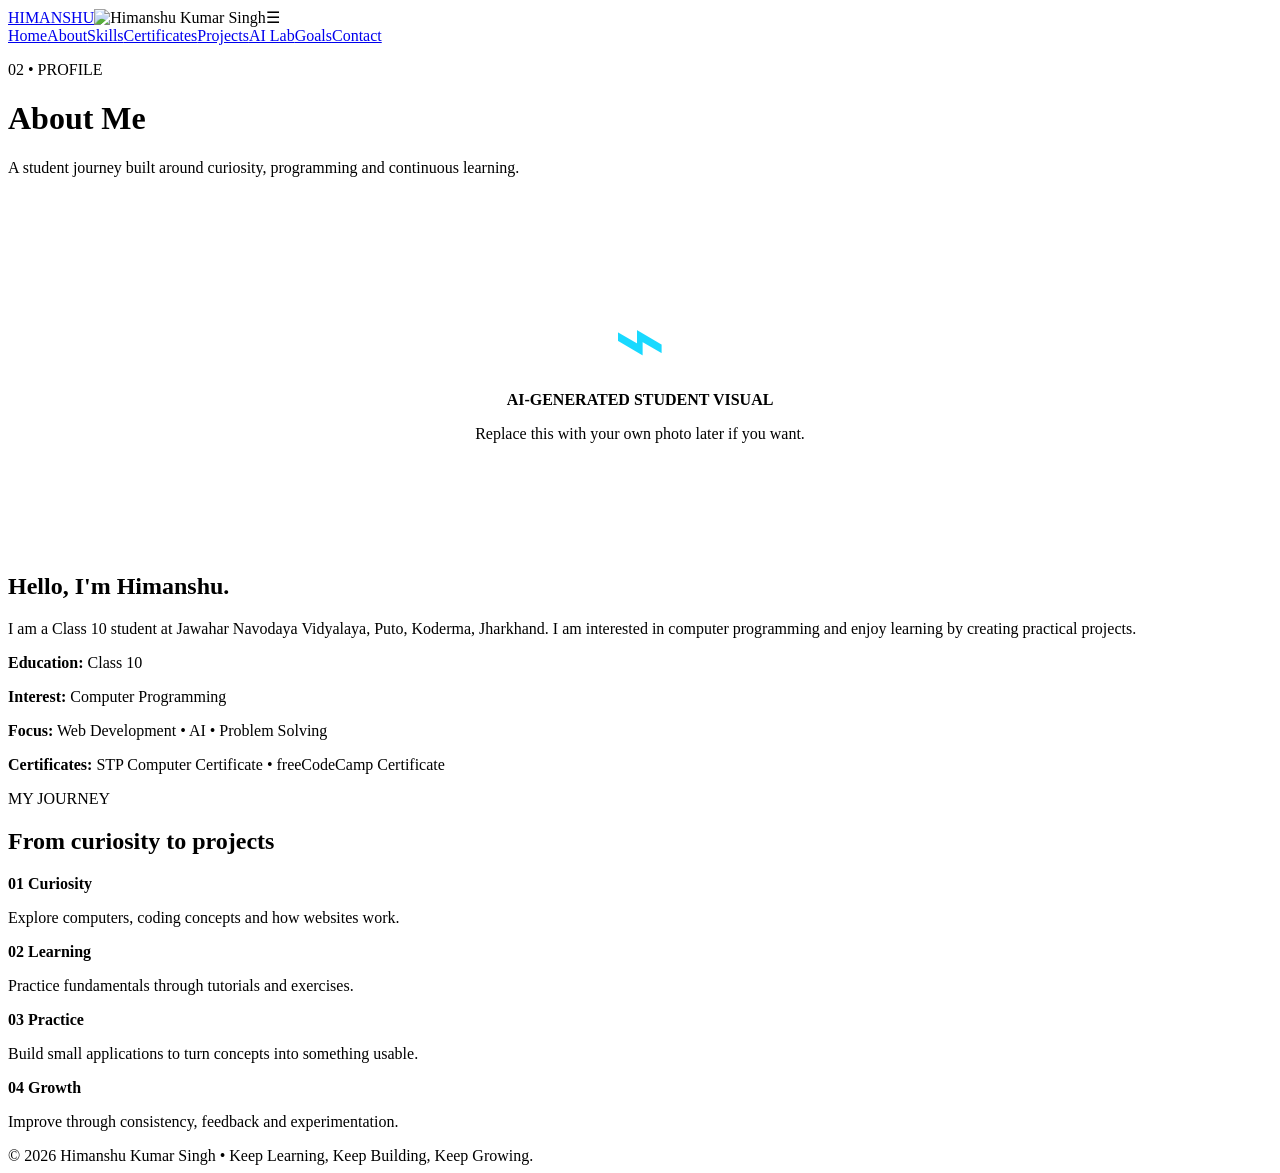
==== about.html @ 5e794906 "about.html" ====
<!doctype html><html><head><meta charset="utf-8"><meta name="viewport" content="width=device-width,initial-scale=1"><title>About | HIMANSHU</title><link rel="stylesheet" href="style.css"></head><body><header><a class="logo" href="index.html" target="_blank">HIMANSHU</a><img src="images/himanshu.jpg" alt="Himanshu Kumar Singh" class="profile-photo"><class="menu">☰</button><nav><a class="" href="index.html" target="_blank">Home</a><a class="active" href="about.html" target="_blank">About</a><a class="" href="skills.html" target="_blank">Skills</a><a class="" href="certificates.html" target="_blank">Certificates</a><a class="" href="projects.html" target="_blank">Projects</a><a class="" href="ai-lab.html" target="_blank">AI Lab</a><a class="" href="goals.html" target="_blank">Goals</a><a class="" href="contact.html" target="_blank">Contact</a></nav></header><main class="page"><div class="title"><p class="eyebrow">02 • PROFILE</p><h1>About <span>Me</span></h1><p>A student journey built around curiosity, programming and continuous learning.</p></div><div class="two"><div class="card" style="min-height:360px;display:grid;place-items:center;text-align:center"><div><div style="font-size:90px;color:#19d9ff">⌁</div><b>AI-GENERATED STUDENT VISUAL</b><p>Replace this with your own photo later if you want.</p></div></div><div class="card"><h2>Hello, I'm Himanshu.</h2><p>I am a Class 10 student at Jawahar Navodaya Vidyalaya, Puto, Koderma, Jharkhand. I am interested in computer programming and enjoy learning by creating practical projects.</p><p><b>Education:</b> Class 10</p><p><b>Interest:</b> Computer Programming</p><p><b>Focus:</b> Web Development • AI • Problem Solving</p><p><b>Certificates:</b> STP Computer Certificate • freeCodeCamp Certificate</p></div></div><section><p class="eyebrow">MY JOURNEY</p><h2>From curiosity to <span>projects</span></h2><div class="grid four"><article><b>01 Curiosity</b><p>Explore computers, coding concepts and how websites work.</p></article><article><b>02 Learning</b><p>Practice fundamentals through tutorials and exercises.</p></article><article><b>03 Practice</b><p>Build small applications to turn concepts into something usable.</p></article><article><b>04 Growth</b><p>Improve through consistency, feedback and experimentation.</p></article></div></section></main><footer>© 2026 Himanshu Kumar Singh • Keep Learning, Keep Building, Keep Growing.</footer><script src="script.js"></script></body></html>
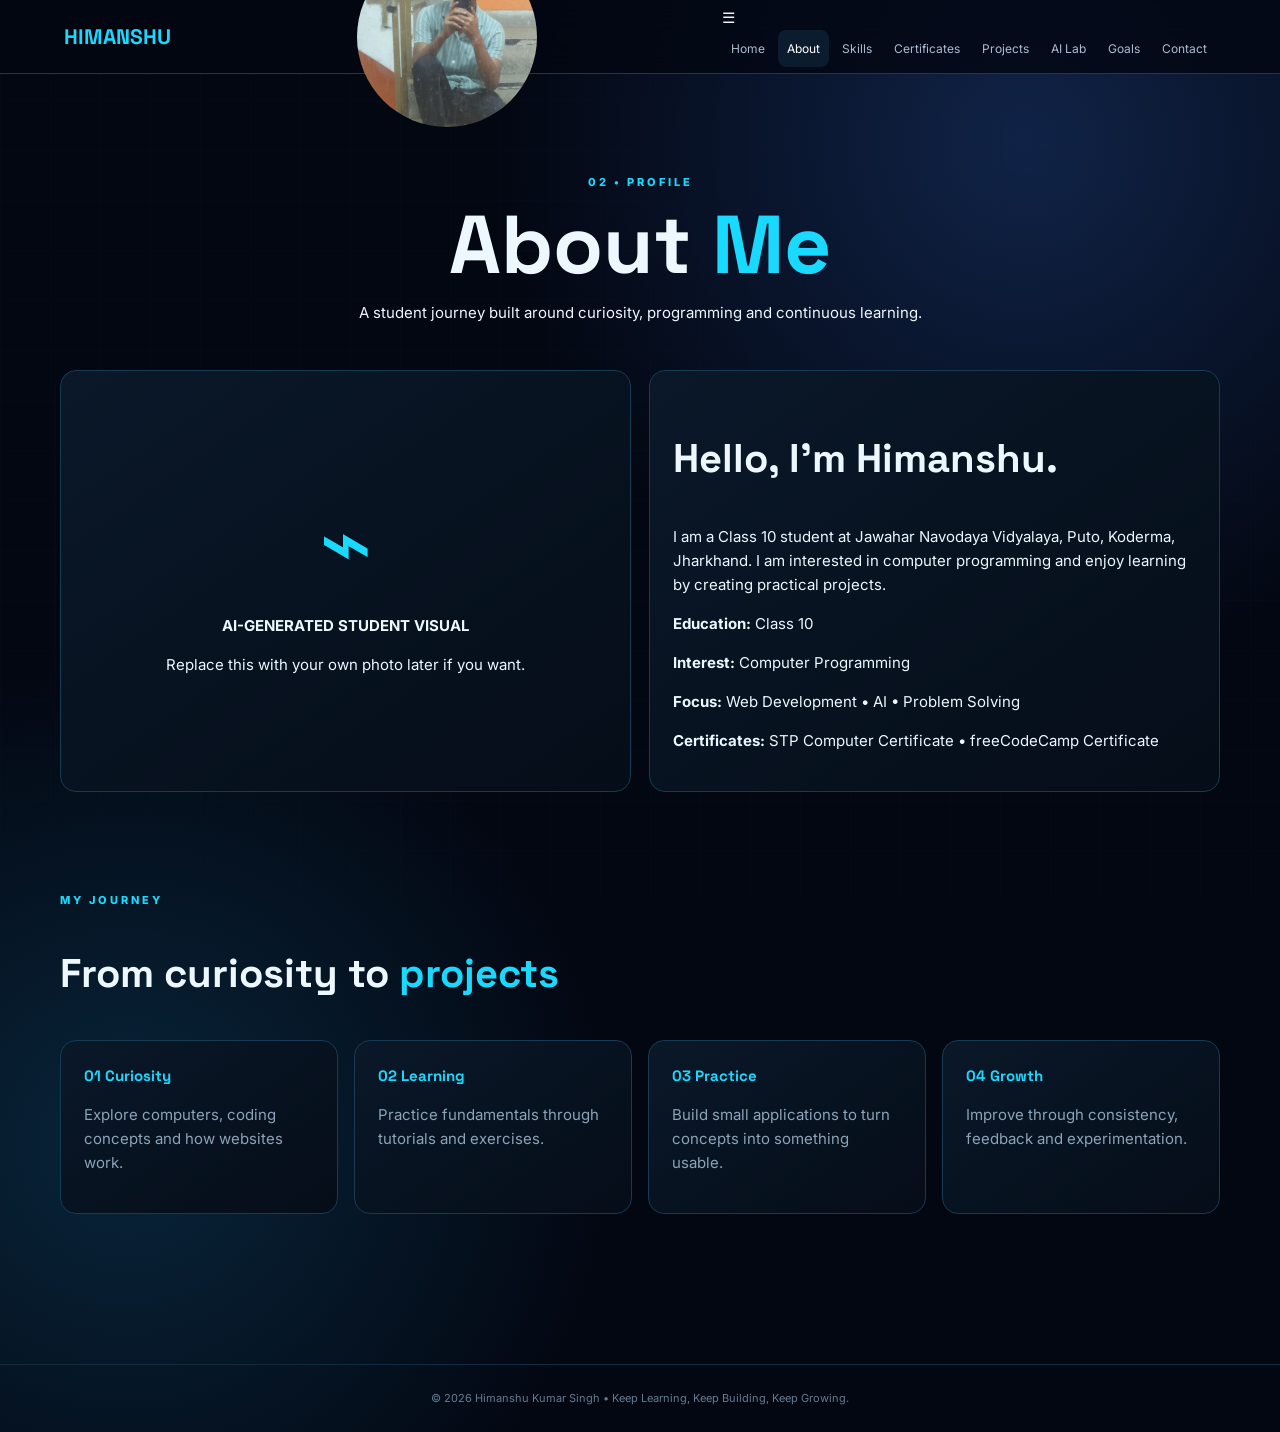
==== commit 4532a77f: "about.html" ====
--- a/about.html
+++ b/about.html
@@ -1 +1 @@
-<!doctype html><html><head><meta charset="utf-8"><meta name="viewport" content="width=device-width,initial-scale=1"><title>About | HIMANSHU</title><link rel="stylesheet" href="style.css"></head><body><header><a class="logo" href="index.html" target="_blank">HIMANSHU</a><img src="images/himanshu.jpg" alt="Himanshu Kumar Singh" class="profile-photo"><class="menu">☰</button><nav><a class="" href="index.html" target="_blank">Home</a><a class="active" href="about.html" target="_blank">About</a><a class="" href="skills.html" target="_blank">Skills</a><a class="" href="certificates.html" target="_blank">Certificates</a><a class="" href="projects.html" target="_blank">Projects</a><a class="" href="ai-lab.html" target="_blank">AI Lab</a><a class="" href="goals.html" target="_blank">Goals</a><a class="" href="contact.html" target="_blank">Contact</a></nav></header><main class="page"><div class="title"><p class="eyebrow">02 • PROFILE</p><h1>About <span>Me</span></h1><p>A student journey built around curiosity, programming and continuous learning.</p></div><div class="two"><div class="card" style="min-height:360px;display:grid;place-items:center;text-align:center"><div><div style="font-size:90px;color:#19d9ff">⌁</div><b>AI-GENERATED STUDENT VISUAL</b><p>Replace this with your own photo later if you want.</p></div></div><div class="card"><h2>Hello, I'm Himanshu.</h2><p>I am a Class 10 student at Jawahar Navodaya Vidyalaya, Puto, Koderma, Jharkhand. I am interested in computer programming and enjoy learning by creating practical projects.</p><p><b>Education:</b> Class 10</p><p><b>Interest:</b> Computer Programming</p><p><b>Focus:</b> Web Development • AI • Problem Solving</p><p><b>Certificates:</b> STP Computer Certificate • freeCodeCamp Certificate</p></div></div><section><p class="eyebrow">MY JOURNEY</p><h2>From curiosity to <span>projects</span></h2><div class="grid four"><article><b>01 Curiosity</b><p>Explore computers, coding concepts and how websites work.</p></article><article><b>02 Learning</b><p>Practice fundamentals through tutorials and exercises.</p></article><article><b>03 Practice</b><p>Build small applications to turn concepts into something usable.</p></article><article><b>04 Growth</b><p>Improve through consistency, feedback and experimentation.</p></article></div></section></main><footer>© 2026 Himanshu Kumar Singh • Keep Learning, Keep Building, Keep Growing.</footer><script src="script.js"></script></body></html>
+<!doctype html><html><head><meta charset="utf-8"><meta name="viewport" content="width=device-width,initial-scale=1"><title>About | HIMANSHU</title><link rel="stylesheet" href="style.css"></head><body><header><a class="logo" href="index.html" target="_blank">HIMANSHU</a><img src="himanshu.jpg" alt="Himanshu Kumar Singh" class="profile-photo"><class="menu">☰</button><nav><a class="" href="index.html" target="_blank">Home</a><a class="active" href="about.html" target="_blank">About</a><a class="" href="skills.html" target="_blank">Skills</a><a class="" href="certificates.html" target="_blank">Certificates</a><a class="" href="projects.html" target="_blank">Projects</a><a class="" href="ai-lab.html" target="_blank">AI Lab</a><a class="" href="goals.html" target="_blank">Goals</a><a class="" href="contact.html" target="_blank">Contact</a></nav></header><main class="page"><div class="title"><p class="eyebrow">02 • PROFILE</p><h1>About <span>Me</span></h1><p>A student journey built around curiosity, programming and continuous learning.</p></div><div class="two"><div class="card" style="min-height:360px;display:grid;place-items:center;text-align:center"><div><div style="font-size:90px;color:#19d9ff">⌁</div><b>AI-GENERATED STUDENT VISUAL</b><p>Replace this with your own photo later if you want.</p></div></div><div class="card"><h2>Hello, I'm Himanshu.</h2><p>I am a Class 10 student at Jawahar Navodaya Vidyalaya, Puto, Koderma, Jharkhand. I am interested in computer programming and enjoy learning by creating practical projects.</p><p><b>Education:</b> Class 10</p><p><b>Interest:</b> Computer Programming</p><p><b>Focus:</b> Web Development • AI • Problem Solving</p><p><b>Certificates:</b> STP Computer Certificate • freeCodeCamp Certificate</p></div></div><section><p class="eyebrow">MY JOURNEY</p><h2>From curiosity to <span>projects</span></h2><div class="grid four"><article><b>01 Curiosity</b><p>Explore computers, coding concepts and how websites work.</p></article><article><b>02 Learning</b><p>Practice fundamentals through tutorials and exercises.</p></article><article><b>03 Practice</b><p>Build small applications to turn concepts into something usable.</p></article><article><b>04 Growth</b><p>Improve through consistency, feedback and experimentation.</p></article></div></section></main><footer>© 2026 Himanshu Kumar Singh • Keep Learning, Keep Building, Keep Growing.</footer><script src="script.js"></script></body></html>
--- a/style.css
+++ b/style.css
@@ -0,0 +1,8 @@
+@import url('https://fonts.googleapis.com/css2?family=Inter:wght@400;600;700;800&family=Space+Grotesk:wght@600;700&display=swap');.profile-photo {
+    width: 180px;
+    height: 180px;
+    object-fit: cover;
+    border-radius: 50%;
+    display: block;
+    margin: 20px auto;
+}:root{--bg:#030712;--p:#071525;--line:#173b55;--text:#edf7ff;--muted:#8ca3b9;--cyan:#19d9ff;--purple:#a970ff;--green:#47e5a2}*{box-sizing:border-box}body{margin:0;background:radial-gradient(circle at 80% 10%,#102347,transparent 32%),radial-gradient(circle at 10% 80%,#08253a,transparent 30%),var(--bg);color:var(--text);font:15px Inter,Arial;line-height:1.6}body:before{content:"";position:fixed;inset:0;pointer-events:none;opacity:.13;background-image:linear-gradient(#123 1px,transparent 1px),linear-gradient(90deg,#123 1px,transparent 1px);background-size:50px 50px;z-index:-1}a{color:inherit;text-decoration:none}header{height:74px;position:sticky;top:0;z-index:5;display:flex;align-items:center;justify-content:space-between;padding:0 5%;background:#030712cc;backdrop-filter:blur(18px);border-bottom:1px solid var(--line)}.logo{font:800 21px 'Space Grotesk';color:var(--cyan)}nav{display:flex;gap:4px}nav a{font-size:12px;color:#aabed0;padding:9px;border-radius:8px}nav a:hover,.active{color:#fff;background:#0b1c2e}.menu{display:none;background:none;border:0;color:white;font-size:24px}.hero,main{width:min(1160px,92%);margin:auto}.hero{min-height:650px;display:grid;grid-template-columns:1.05fr .95fr;gap:50px;align-items:center}.hero small{color:var(--green);letter-spacing:1px}.eyebrow{font-size:11px;letter-spacing:3px;color:var(--cyan);font-weight:800;margin-top:25px}h1,h2,h3{font-family:'Space Grotesk'}h1{font-size:clamp(48px,7vw,82px);line-height:1.02;margin:10px 0}h1 span,h2 span{color:var(--cyan)}h2{font-size:40px}.lead{color:#a9baca;font-size:17px;max-width:600px}.actions{display:flex;gap:12px;margin:28px 0}.btn{background:linear-gradient(135deg,#0ebfe6,#536fff);padding:13px 18px;border-radius:11px;font-weight:800}.ghost{background:#091523;border:1px solid #24435d}.stats{display:grid;grid-template-columns:repeat(4,1fr);border:1px solid var(--line);border-radius:14px;overflow:hidden;max-width:620px}.stats b{padding:16px;font:700 25px 'Space Grotesk';border-right:1px solid var(--line)}.stats small{display:block;color:var(--muted);font:10px Inter}.code{border:1px solid #1d4561;border-radius:17px;background:linear-gradient(145deg,#081525,#040a14);box-shadow:0 25px 80px #0008;overflow:hidden}.code>div{padding:14px;border-bottom:1px solid var(--line);color:#7692a6;font-size:11px}.code pre{padding:25px;color:#c7d8e6;min-height:340px;overflow:auto}.grid{display:grid;gap:16px}.four{grid-template-columns:repeat(4,1fr)}article,.card{border:1px solid var(--line);background:linear-gradient(145deg,#0a1829,#050d18);border-radius:16px;padding:23px}article b{color:var(--cyan);font-family:'Space Grotesk'}article p{color:var(--muted)}section{padding:75px 0}footer{border-top:1px solid #122b40;text-align:center;color:#647c91;padding:25px;font-size:11px}.page{padding:75px 0;min-height:calc(100vh - 150px)}.title{text-align:center;margin-bottom:45px}.two{display:grid;grid-template-columns:1fr 1fr;gap:18px}.skills{grid-template-columns:repeat(3,1fr)}.projects{grid-template-columns:repeat(4,1fr)}.goals{grid-template-columns:1fr 1fr}.tag{font-size:9px;color:#76b6d5;border:1px solid var(--line);padding:5px 8px;border-radius:999px}.ai-hero{display:grid;grid-template-columns:1.2fr .8fr;align-items:center}.orb{width:230px;height:230px;border:1px solid var(--cyan);border-radius:50%;display:grid;place-items:center;margin:auto;box-shadow:0 0 70px #19d9ff22}.orb span{font:800 50px 'Space Grotesk';color:var(--cyan)}.ai-layout{display:grid;grid-template-columns:1.4fr .6fr;gap:18px}.chat{padding:0;overflow:hidden}.chathead{padding:18px;border-bottom:1px solid var(--line);display:flex;justify-content:space-between}.chatbox{height:420px;overflow:auto;padding:18px}.msg{max-width:85%;padding:12px;margin:10px 0;border:1px solid var(--line);border-radius:12px;background:#0a1a2b}.msg.user{margin-left:auto}.msg b{color:var(--cyan);font-size:10px}.msg p{white-space:pre-wrap;margin:4px 0;color:#c6d6e1}.aiform{padding:14px;border-top:1px solid var(--line);display:flex;gap:10px}.aiform textarea{flex:1;background:#050c16;color:white;border:1px solid var(--line);border-radius:10px;padding:12px}.quick{padding:0 14px 14px;display:flex;gap:7px;flex-wrap:wrap}.quick button{background:#091724;color:#9bb7c8;border:1px solid var(--line);padding:7px 10px;border-radius:999px}.calc{max-width:550px;margin:auto}.calc input{width:100%;padding:18px;background:#020812;color:var(--cyan);border:1px solid var(--line);font-size:32px;text-align:right;border-radius:10px}.calcgrid{display:grid;grid-template-columns:repeat(4,1fr);gap:8px;margin-top:10px}.calcgrid button{padding:18px;background:#0a1a2b;color:white;border:1px solid var(--line);border-radius:10px}.clock{text-align:center;padding:80px 10px}.clock b{font:800 clamp(45px,10vw,100px) 'Space Grotesk';color:var(--cyan)}.todo form{display:flex;gap:10px}.todo input{flex:1;padding:13px;background:#020812;color:white;border:1px solid var(--line);border-radius:10px}.todo li{display:flex;justify-content:space-between;padding:12px;border-bottom:1px solid var(--line)}@media(max-width:900px){nav{display:none;position:absolute;top:74px;left:0;right:0;background:#040b15;flex-direction:column;padding:10px}.menu{display:block}nav.open{display:flex}.hero,.two,.ai-hero,.ai-layout{grid-template-columns:1fr}.hero{padding:60px 0}.four,.projects{grid-template-columns:1fr 1fr}.skills{grid-template-columns:1fr 1fr}}@media(max-width:560px){.four,.skills,.projects,.goals{grid-template-columns:1fr}.stats{grid-template-columns:1fr 1fr}.stats b{border-bottom:1px solid var(--line)}.aiform{flex-direction:column}}
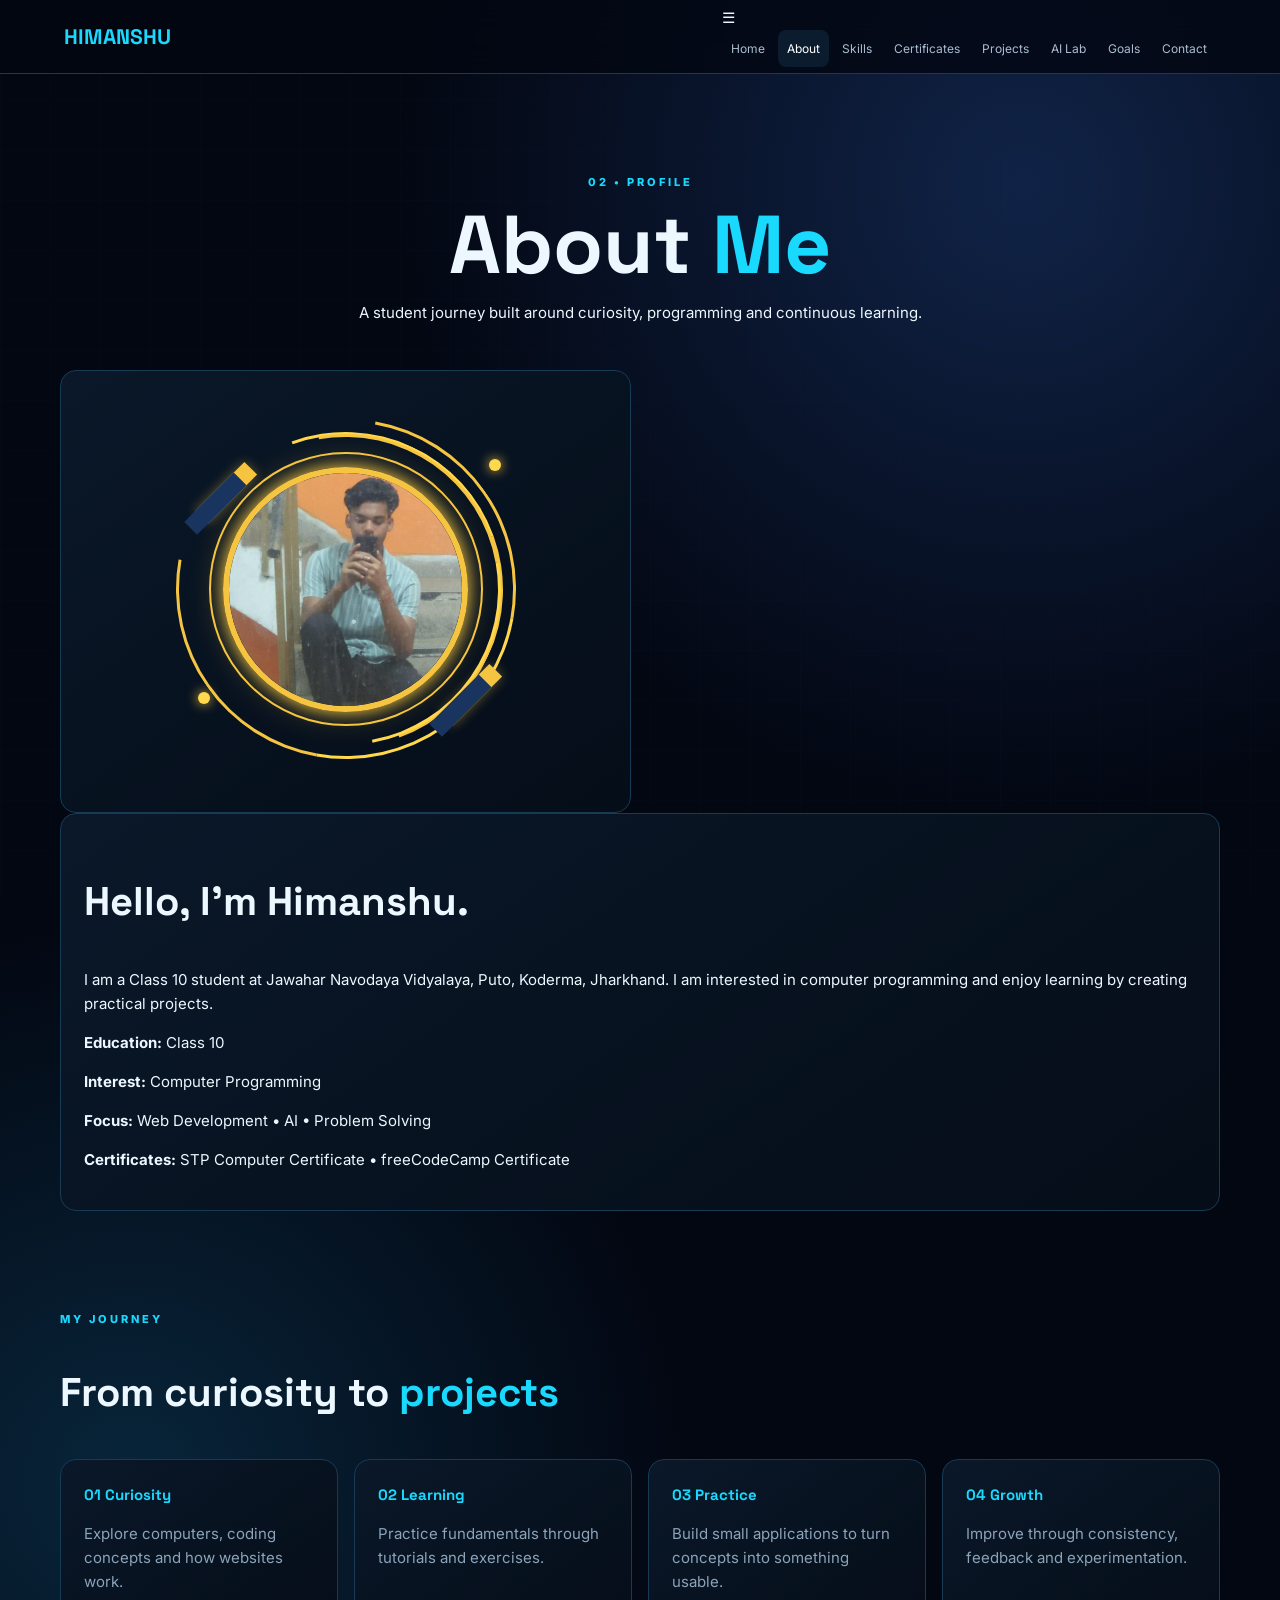
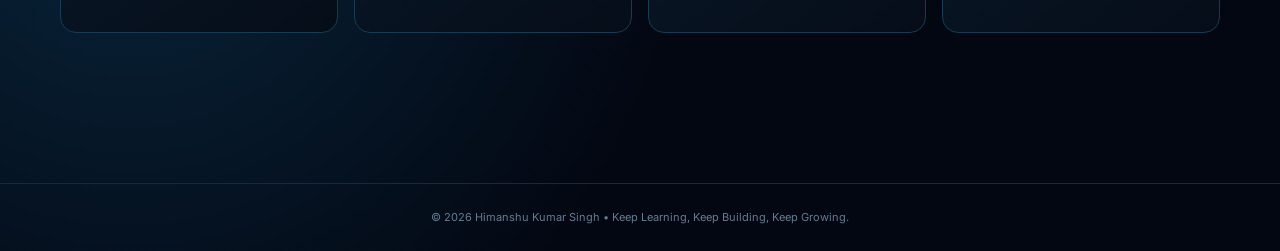
==== commit 50bd51f1: "about.html" ====
--- a/about.html
+++ b/about.html
@@ -1 +1,22 @@
-<!doctype html><html><head><meta charset="utf-8"><meta name="viewport" content="width=device-width,initial-scale=1"><title>About | HIMANSHU</title><link rel="stylesheet" href="style.css"></head><body><header><a class="logo" href="index.html" target="_blank">HIMANSHU</a><img src="himanshu.jpg" alt="Himanshu Kumar Singh" class="profile-photo"><class="menu">☰</button><nav><a class="" href="index.html" target="_blank">Home</a><a class="active" href="about.html" target="_blank">About</a><a class="" href="skills.html" target="_blank">Skills</a><a class="" href="certificates.html" target="_blank">Certificates</a><a class="" href="projects.html" target="_blank">Projects</a><a class="" href="ai-lab.html" target="_blank">AI Lab</a><a class="" href="goals.html" target="_blank">Goals</a><a class="" href="contact.html" target="_blank">Contact</a></nav></header><main class="page"><div class="title"><p class="eyebrow">02 • PROFILE</p><h1>About <span>Me</span></h1><p>A student journey built around curiosity, programming and continuous learning.</p></div><div class="two"><div class="card" style="min-height:360px;display:grid;place-items:center;text-align:center"><div><div style="font-size:90px;color:#19d9ff">⌁</div><b>AI-GENERATED STUDENT VISUAL</b><p>Replace this with your own photo later if you want.</p></div></div><div class="card"><h2>Hello, I'm Himanshu.</h2><p>I am a Class 10 student at Jawahar Navodaya Vidyalaya, Puto, Koderma, Jharkhand. I am interested in computer programming and enjoy learning by creating practical projects.</p><p><b>Education:</b> Class 10</p><p><b>Interest:</b> Computer Programming</p><p><b>Focus:</b> Web Development • AI • Problem Solving</p><p><b>Certificates:</b> STP Computer Certificate • freeCodeCamp Certificate</p></div></div><section><p class="eyebrow">MY JOURNEY</p><h2>From curiosity to <span>projects</span></h2><div class="grid four"><article><b>01 Curiosity</b><p>Explore computers, coding concepts and how websites work.</p></article><article><b>02 Learning</b><p>Practice fundamentals through tutorials and exercises.</p></article><article><b>03 Practice</b><p>Build small applications to turn concepts into something usable.</p></article><article><b>04 Growth</b><p>Improve through consistency, feedback and experimentation.</p></article></div></section></main><footer>© 2026 Himanshu Kumar Singh • Keep Learning, Keep Building, Keep Growing.</footer><script src="script.js"></script></body></html>
+<!doctype html><html><head><meta charset="utf-8"><meta name="viewport" content="width=device-width,initial-scale=1"><title>About | HIMANSHU</title><link rel="stylesheet" href="style.css"></head><body><header><a class="logo" href="index.html" target="_blank">HIMANSHU</a>
+    <class="menu">☰</button><nav><a class="" href="index.html" target="_blank">Home</a><a class="active" href="about.html" target="_blank">About</a><a class="" href="skills.html" target="_blank">Skills</a><a class="" href="certificates.html" target="_blank">Certificates</a><a class="" href="projects.html" target="_blank">Projects</a><a class="" href="ai-lab.html" target="_blank">AI Lab</a><a class="" href="goals.html" target="_blank">Goals</a><a class="" href="contact.html" target="_blank">Contact</a></nav></header><main class="page"><div class="title"><p class="eyebrow">02 • PROFILE</p><h1>About <span>Me</span></h1><p>A student journey built around curiosity, programming and continuous learning.</p></div><div class="two">
+    <div class="card about-photo-card">
+
+        <div class="profile-stage about-profile">
+
+            <span class="arc"></span>
+            <span class="arc two"></span>
+
+            <span class="accent"></span>
+            <span class="accent bottom"></span>
+
+            <span class="dot"></span>
+            <span class="dot two"></span>
+
+            <img src="himanshu.jpg"
+                 alt="Himanshu Kumar Singh"
+                 class="profile-photo">
+
+        </div>
+
+    </div></div><div class="card"><h2>Hello, I'm Himanshu.</h2><p>I am a Class 10 student at Jawahar Navodaya Vidyalaya, Puto, Koderma, Jharkhand. I am interested in computer programming and enjoy learning by creating practical projects.</p><p><b>Education:</b> Class 10</p><p><b>Interest:</b> Computer Programming</p><p><b>Focus:</b> Web Development • AI • Problem Solving</p><p><b>Certificates:</b> STP Computer Certificate • freeCodeCamp Certificate</p></div></div><section><p class="eyebrow">MY JOURNEY</p><h2>From curiosity to <span>projects</span></h2><div class="grid four"><article><b>01 Curiosity</b><p>Explore computers, coding concepts and how websites work.</p></article><article><b>02 Learning</b><p>Practice fundamentals through tutorials and exercises.</p></article><article><b>03 Practice</b><p>Build small applications to turn concepts into something usable.</p></article><article><b>04 Growth</b><p>Improve through consistency, feedback and experimentation.</p></article></div></section></main><footer>© 2026 Himanshu Kumar Singh • Keep Learning, Keep Building, Keep Growing.</footer><script src="script.js"></script></body></html>
--- a/style.css
+++ b/style.css
@@ -6,3 +6,230 @@
     display: block;
     margin: 20px auto;
 }:root{--bg:#030712;--p:#071525;--line:#173b55;--text:#edf7ff;--muted:#8ca3b9;--cyan:#19d9ff;--purple:#a970ff;--green:#47e5a2}*{box-sizing:border-box}body{margin:0;background:radial-gradient(circle at 80% 10%,#102347,transparent 32%),radial-gradient(circle at 10% 80%,#08253a,transparent 30%),var(--bg);color:var(--text);font:15px Inter,Arial;line-height:1.6}body:before{content:"";position:fixed;inset:0;pointer-events:none;opacity:.13;background-image:linear-gradient(#123 1px,transparent 1px),linear-gradient(90deg,#123 1px,transparent 1px);background-size:50px 50px;z-index:-1}a{color:inherit;text-decoration:none}header{height:74px;position:sticky;top:0;z-index:5;display:flex;align-items:center;justify-content:space-between;padding:0 5%;background:#030712cc;backdrop-filter:blur(18px);border-bottom:1px solid var(--line)}.logo{font:800 21px 'Space Grotesk';color:var(--cyan)}nav{display:flex;gap:4px}nav a{font-size:12px;color:#aabed0;padding:9px;border-radius:8px}nav a:hover,.active{color:#fff;background:#0b1c2e}.menu{display:none;background:none;border:0;color:white;font-size:24px}.hero,main{width:min(1160px,92%);margin:auto}.hero{min-height:650px;display:grid;grid-template-columns:1.05fr .95fr;gap:50px;align-items:center}.hero small{color:var(--green);letter-spacing:1px}.eyebrow{font-size:11px;letter-spacing:3px;color:var(--cyan);font-weight:800;margin-top:25px}h1,h2,h3{font-family:'Space Grotesk'}h1{font-size:clamp(48px,7vw,82px);line-height:1.02;margin:10px 0}h1 span,h2 span{color:var(--cyan)}h2{font-size:40px}.lead{color:#a9baca;font-size:17px;max-width:600px}.actions{display:flex;gap:12px;margin:28px 0}.btn{background:linear-gradient(135deg,#0ebfe6,#536fff);padding:13px 18px;border-radius:11px;font-weight:800}.ghost{background:#091523;border:1px solid #24435d}.stats{display:grid;grid-template-columns:repeat(4,1fr);border:1px solid var(--line);border-radius:14px;overflow:hidden;max-width:620px}.stats b{padding:16px;font:700 25px 'Space Grotesk';border-right:1px solid var(--line)}.stats small{display:block;color:var(--muted);font:10px Inter}.code{border:1px solid #1d4561;border-radius:17px;background:linear-gradient(145deg,#081525,#040a14);box-shadow:0 25px 80px #0008;overflow:hidden}.code>div{padding:14px;border-bottom:1px solid var(--line);color:#7692a6;font-size:11px}.code pre{padding:25px;color:#c7d8e6;min-height:340px;overflow:auto}.grid{display:grid;gap:16px}.four{grid-template-columns:repeat(4,1fr)}article,.card{border:1px solid var(--line);background:linear-gradient(145deg,#0a1829,#050d18);border-radius:16px;padding:23px}article b{color:var(--cyan);font-family:'Space Grotesk'}article p{color:var(--muted)}section{padding:75px 0}footer{border-top:1px solid #122b40;text-align:center;color:#647c91;padding:25px;font-size:11px}.page{padding:75px 0;min-height:calc(100vh - 150px)}.title{text-align:center;margin-bottom:45px}.two{display:grid;grid-template-columns:1fr 1fr;gap:18px}.skills{grid-template-columns:repeat(3,1fr)}.projects{grid-template-columns:repeat(4,1fr)}.goals{grid-template-columns:1fr 1fr}.tag{font-size:9px;color:#76b6d5;border:1px solid var(--line);padding:5px 8px;border-radius:999px}.ai-hero{display:grid;grid-template-columns:1.2fr .8fr;align-items:center}.orb{width:230px;height:230px;border:1px solid var(--cyan);border-radius:50%;display:grid;place-items:center;margin:auto;box-shadow:0 0 70px #19d9ff22}.orb span{font:800 50px 'Space Grotesk';color:var(--cyan)}.ai-layout{display:grid;grid-template-columns:1.4fr .6fr;gap:18px}.chat{padding:0;overflow:hidden}.chathead{padding:18px;border-bottom:1px solid var(--line);display:flex;justify-content:space-between}.chatbox{height:420px;overflow:auto;padding:18px}.msg{max-width:85%;padding:12px;margin:10px 0;border:1px solid var(--line);border-radius:12px;background:#0a1a2b}.msg.user{margin-left:auto}.msg b{color:var(--cyan);font-size:10px}.msg p{white-space:pre-wrap;margin:4px 0;color:#c6d6e1}.aiform{padding:14px;border-top:1px solid var(--line);display:flex;gap:10px}.aiform textarea{flex:1;background:#050c16;color:white;border:1px solid var(--line);border-radius:10px;padding:12px}.quick{padding:0 14px 14px;display:flex;gap:7px;flex-wrap:wrap}.quick button{background:#091724;color:#9bb7c8;border:1px solid var(--line);padding:7px 10px;border-radius:999px}.calc{max-width:550px;margin:auto}.calc input{width:100%;padding:18px;background:#020812;color:var(--cyan);border:1px solid var(--line);font-size:32px;text-align:right;border-radius:10px}.calcgrid{display:grid;grid-template-columns:repeat(4,1fr);gap:8px;margin-top:10px}.calcgrid button{padding:18px;background:#0a1a2b;color:white;border:1px solid var(--line);border-radius:10px}.clock{text-align:center;padding:80px 10px}.clock b{font:800 clamp(45px,10vw,100px) 'Space Grotesk';color:var(--cyan)}.todo form{display:flex;gap:10px}.todo input{flex:1;padding:13px;background:#020812;color:white;border:1px solid var(--line);border-radius:10px}.todo li{display:flex;justify-content:space-between;padding:12px;border-bottom:1px solid var(--line)}@media(max-width:900px){nav{display:none;position:absolute;top:74px;left:0;right:0;background:#040b15;flex-direction:column;padding:10px}.menu{display:block}nav.open{display:flex}.hero,.two,.ai-hero,.ai-layout{grid-template-columns:1fr}.hero{padding:60px 0}.four,.projects{grid-template-columns:1fr 1fr}.skills{grid-template-columns:1fr 1fr}}@media(max-width:560px){.four,.skills,.projects,.goals{grid-template-columns:1fr}.stats{grid-template-columns:1fr 1fr}.stats b{border-bottom:1px solid var(--line)}.aiform{flex-direction:column}}
+/* ===== SPECIAL PROFILE PHOTO DESIGN ===== */
+
+.profile-stage {
+    position: relative;
+    width: 330px;
+    height: 330px;
+    margin: 30px auto;
+    display: flex;
+    align-items: center;
+    justify-content: center;
+}
+
+/* Main photo */
+.profile-stage .profile-photo {
+    position: relative;
+    z-index: 5;
+    width: 270px;
+    height: 270px;
+    object-fit: cover;
+    object-position: center;
+    border-radius: 50%;
+
+    border: 7px solid #f5c542;
+
+    box-shadow:
+        0 0 15px rgba(245, 197, 66, 0.8),
+        0 0 35px rgba(245, 197, 66, 0.35);
+}
+
+/* Gold outer circle */
+.profile-stage::before {
+    content: "";
+    position: absolute;
+    width: 285px;
+    height: 285px;
+    border-radius: 50%;
+    border: 2px solid #f5c542;
+    z-index: 2;
+}
+
+/* Glowing arcs */
+.profile-stage .arc {
+    position: absolute;
+    width: 315px;
+    height: 315px;
+    border-radius: 50%;
+    border: 3px solid transparent;
+    border-top-color: #ffd84d;
+    border-right-color: #f5c542;
+    transform: rotate(25deg);
+    z-index: 1;
+}
+
+.profile-stage .arc.two {
+    width: 340px;
+    height: 340px;
+    border-top-color: transparent;
+    border-left-color: #f5c542;
+    border-bottom-color: #ffd84d;
+    transform: rotate(-35deg);
+}
+
+/* Gold diagonal accents */
+.profile-stage .accent {
+    position: absolute;
+    left: 5px;
+    top: 55px;
+    width: 70px;
+    height: 18px;
+    background: #f5c542;
+    transform: rotate(-45deg);
+    z-index: 6;
+    box-shadow: 0 0 12px rgba(245, 197, 66, 0.4);
+}
+
+.profile-stage .accent::after {
+    content: "";
+    position: absolute;
+    left: -15px;
+    width: 70px;
+    height: 18px;
+    background: #18345f;
+}
+
+/* Bottom accent */
+.profile-stage .accent.bottom {
+    left: auto;
+    top: auto;
+    right: 0;
+    bottom: 45px;
+    transform: rotate(-45deg);
+}
+
+/* Glowing dots */
+.profile-stage .dot {
+    position: absolute;
+    right: 5px;
+    top: 30px;
+    width: 12px;
+    height: 12px;
+    background: #ffd84d;
+    border-radius: 50%;
+    z-index: 7;
+    box-shadow: 0 0 12px #f5c542;
+}
+
+.profile-stage .dot.two {
+    right: auto;
+    top: auto;
+    left: 12px;
+    bottom: 45px;
+}
+
+/* Mobile */
+@media (max-width: 600px) {
+    .profile-stage {
+        width: 280px;
+        height: 280px;
+    }
+
+    .profile-stage .profile-photo {
+        width: 225px;
+        height: 225px;
+    }
+
+    .profile-stage::before {
+        width: 240px;
+        height: 240px;
+    }
+
+    .profile-stage .arc {
+        width: 265px;
+        height: 265px;
+    }
+
+    .profile-stage .arc.two {
+        width: 285px;
+        height: 285px;
+    }
+}/* ===== PROFILE POSITION ===== */
+
+.profile-stage {
+    position: relative;
+    width: 320px;
+    height: 320px;
+    margin: 35px auto 40px;
+    display: flex;
+    align-items: center;
+    justify-content: center;
+}
+
+/* Photo */
+.profile-stage .profile-photo {
+    position: relative;
+    z-index: 5;
+
+    width: 245px;
+    height: 245px;
+
+    object-fit: cover;
+    object-position: center center;
+
+    border-radius: 50%;
+    border: 6px solid #f5c542;
+
+    box-shadow:
+        0 0 15px rgba(245, 197, 66, 0.9),
+        0 0 35px rgba(245, 197, 66, 0.35);
+}
+
+/* Inner ring */
+.profile-stage::before {
+    content: "";
+    position: absolute;
+
+    width: 270px;
+    height: 270px;
+
+    border-radius: 50%;
+    border: 2px solid #f5c542;
+
+    z-index: 2;
+}
+
+/* Outer ring */
+.profile-stage::after {
+    content: "";
+    position: absolute;
+
+    width: 305px;
+    height: 305px;
+
+    border-radius: 50%;
+
+    border: 3px solid transparent;
+    border-top-color: #f5c542;
+    border-right-color: #ffd84d;
+
+    transform: rotate(35deg);
+
+    z-index: 1;
+}
+
+/* Mobile */
+@media (max-width: 600px) {
+
+    .profile-stage {
+        width: 280px;
+        height: 280px;
+        margin: 25px auto 30px;
+    }
+
+    .profile-stage .profile-photo {
+        width: 210px;
+        height: 210px;
+    }
+
+    .profile-stage::before {
+        width: 235px;
+        height: 235px;
+    }
+
+    .profile-stage::after {
+        width: 265px;
+        height: 265px;
+    }
+}
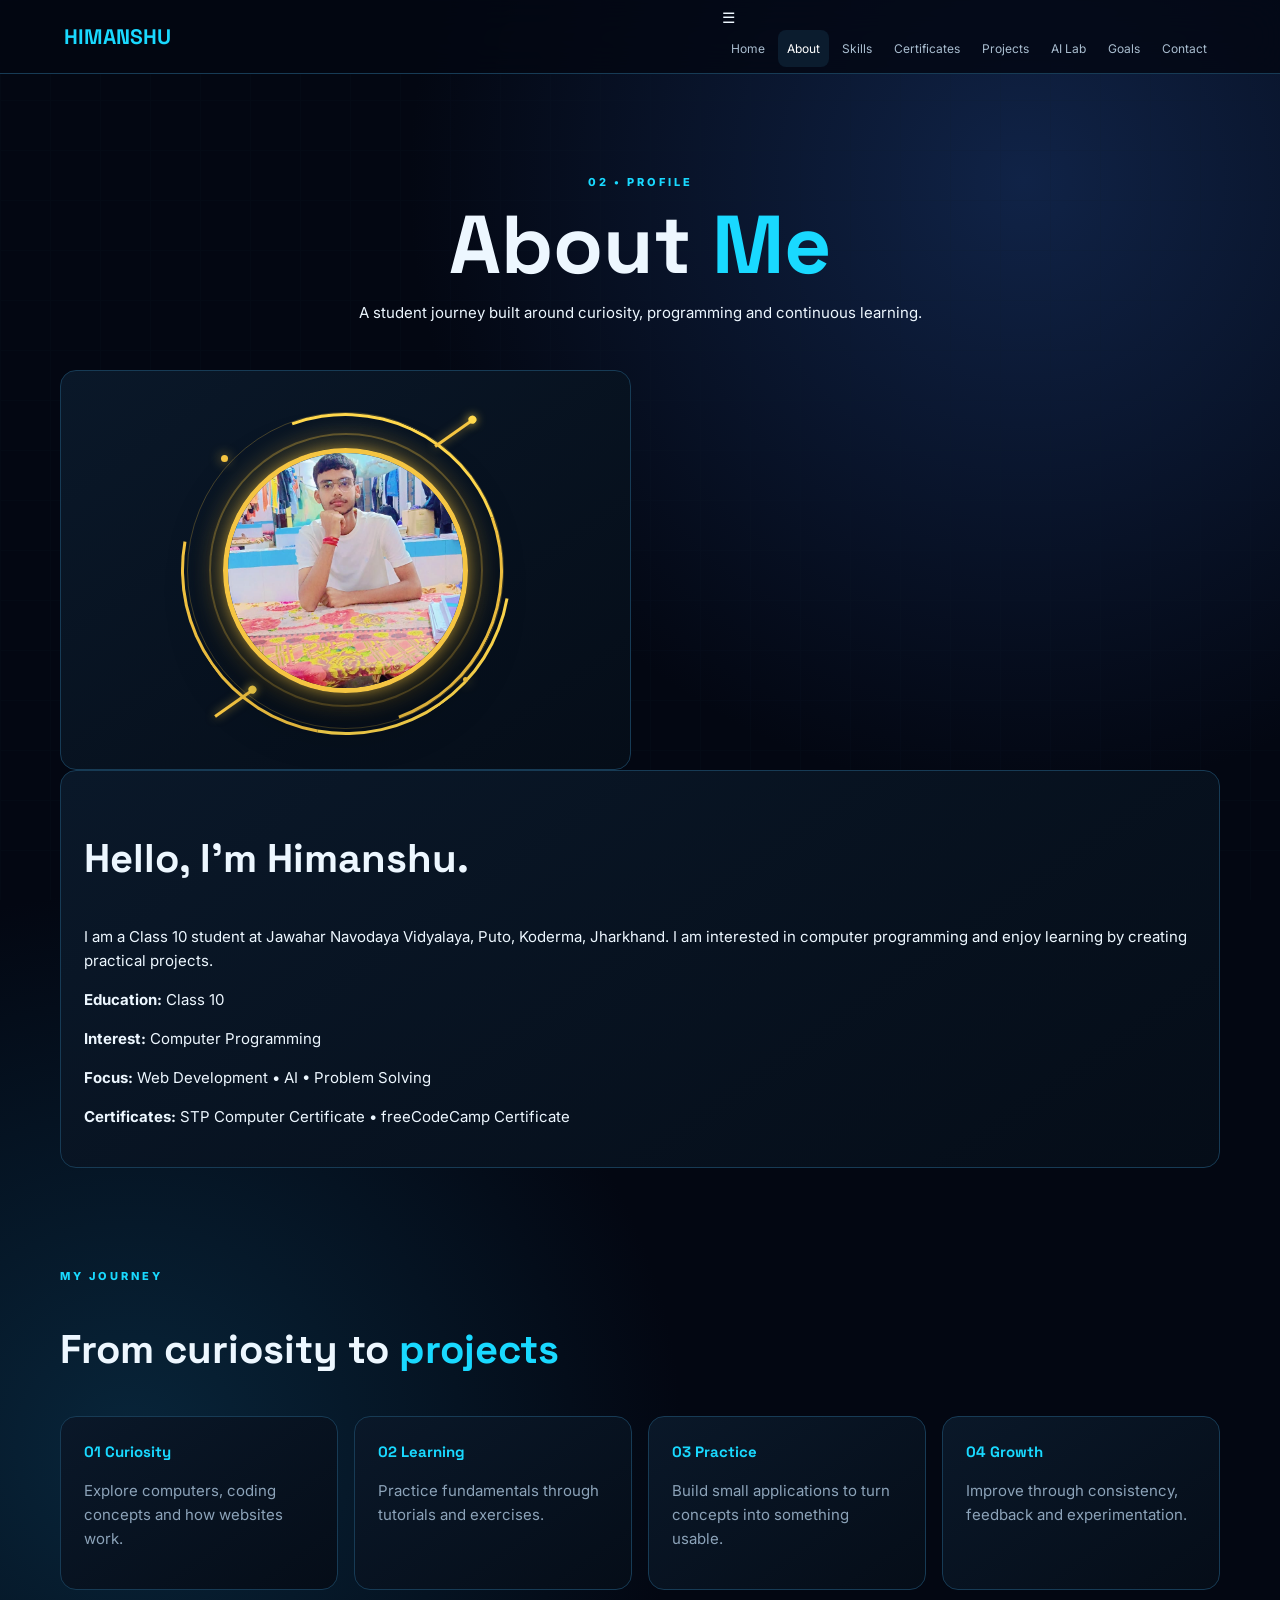
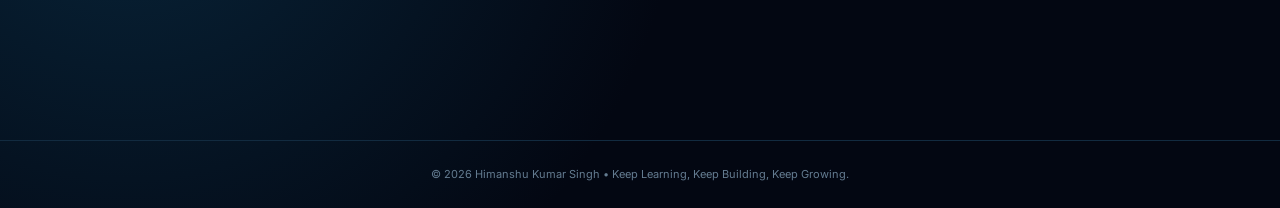
==== commit d9831ffe: "about.html" ====
--- a/about.html
+++ b/about.html
@@ -13,7 +13,7 @@
             <span class="dot"></span>
             <span class="dot two"></span>
 
-            <img src="himanshu.jpg"
+            <img src="IMG-20261006-WA0003.jpg"
                  alt="Himanshu Kumar Singh"
                  class="profile-photo">
 
--- a/style.css
+++ b/style.css
@@ -6,12 +6,15 @@
     display: block;
     margin: 20px auto;
 }:root{--bg:#030712;--p:#071525;--line:#173b55;--text:#edf7ff;--muted:#8ca3b9;--cyan:#19d9ff;--purple:#a970ff;--green:#47e5a2}*{box-sizing:border-box}body{margin:0;background:radial-gradient(circle at 80% 10%,#102347,transparent 32%),radial-gradient(circle at 10% 80%,#08253a,transparent 30%),var(--bg);color:var(--text);font:15px Inter,Arial;line-height:1.6}body:before{content:"";position:fixed;inset:0;pointer-events:none;opacity:.13;background-image:linear-gradient(#123 1px,transparent 1px),linear-gradient(90deg,#123 1px,transparent 1px);background-size:50px 50px;z-index:-1}a{color:inherit;text-decoration:none}header{height:74px;position:sticky;top:0;z-index:5;display:flex;align-items:center;justify-content:space-between;padding:0 5%;background:#030712cc;backdrop-filter:blur(18px);border-bottom:1px solid var(--line)}.logo{font:800 21px 'Space Grotesk';color:var(--cyan)}nav{display:flex;gap:4px}nav a{font-size:12px;color:#aabed0;padding:9px;border-radius:8px}nav a:hover,.active{color:#fff;background:#0b1c2e}.menu{display:none;background:none;border:0;color:white;font-size:24px}.hero,main{width:min(1160px,92%);margin:auto}.hero{min-height:650px;display:grid;grid-template-columns:1.05fr .95fr;gap:50px;align-items:center}.hero small{color:var(--green);letter-spacing:1px}.eyebrow{font-size:11px;letter-spacing:3px;color:var(--cyan);font-weight:800;margin-top:25px}h1,h2,h3{font-family:'Space Grotesk'}h1{font-size:clamp(48px,7vw,82px);line-height:1.02;margin:10px 0}h1 span,h2 span{color:var(--cyan)}h2{font-size:40px}.lead{color:#a9baca;font-size:17px;max-width:600px}.actions{display:flex;gap:12px;margin:28px 0}.btn{background:linear-gradient(135deg,#0ebfe6,#536fff);padding:13px 18px;border-radius:11px;font-weight:800}.ghost{background:#091523;border:1px solid #24435d}.stats{display:grid;grid-template-columns:repeat(4,1fr);border:1px solid var(--line);border-radius:14px;overflow:hidden;max-width:620px}.stats b{padding:16px;font:700 25px 'Space Grotesk';border-right:1px solid var(--line)}.stats small{display:block;color:var(--muted);font:10px Inter}.code{border:1px solid #1d4561;border-radius:17px;background:linear-gradient(145deg,#081525,#040a14);box-shadow:0 25px 80px #0008;overflow:hidden}.code>div{padding:14px;border-bottom:1px solid var(--line);color:#7692a6;font-size:11px}.code pre{padding:25px;color:#c7d8e6;min-height:340px;overflow:auto}.grid{display:grid;gap:16px}.four{grid-template-columns:repeat(4,1fr)}article,.card{border:1px solid var(--line);background:linear-gradient(145deg,#0a1829,#050d18);border-radius:16px;padding:23px}article b{color:var(--cyan);font-family:'Space Grotesk'}article p{color:var(--muted)}section{padding:75px 0}footer{border-top:1px solid #122b40;text-align:center;color:#647c91;padding:25px;font-size:11px}.page{padding:75px 0;min-height:calc(100vh - 150px)}.title{text-align:center;margin-bottom:45px}.two{display:grid;grid-template-columns:1fr 1fr;gap:18px}.skills{grid-template-columns:repeat(3,1fr)}.projects{grid-template-columns:repeat(4,1fr)}.goals{grid-template-columns:1fr 1fr}.tag{font-size:9px;color:#76b6d5;border:1px solid var(--line);padding:5px 8px;border-radius:999px}.ai-hero{display:grid;grid-template-columns:1.2fr .8fr;align-items:center}.orb{width:230px;height:230px;border:1px solid var(--cyan);border-radius:50%;display:grid;place-items:center;margin:auto;box-shadow:0 0 70px #19d9ff22}.orb span{font:800 50px 'Space Grotesk';color:var(--cyan)}.ai-layout{display:grid;grid-template-columns:1.4fr .6fr;gap:18px}.chat{padding:0;overflow:hidden}.chathead{padding:18px;border-bottom:1px solid var(--line);display:flex;justify-content:space-between}.chatbox{height:420px;overflow:auto;padding:18px}.msg{max-width:85%;padding:12px;margin:10px 0;border:1px solid var(--line);border-radius:12px;background:#0a1a2b}.msg.user{margin-left:auto}.msg b{color:var(--cyan);font-size:10px}.msg p{white-space:pre-wrap;margin:4px 0;color:#c6d6e1}.aiform{padding:14px;border-top:1px solid var(--line);display:flex;gap:10px}.aiform textarea{flex:1;background:#050c16;color:white;border:1px solid var(--line);border-radius:10px;padding:12px}.quick{padding:0 14px 14px;display:flex;gap:7px;flex-wrap:wrap}.quick button{background:#091724;color:#9bb7c8;border:1px solid var(--line);padding:7px 10px;border-radius:999px}.calc{max-width:550px;margin:auto}.calc input{width:100%;padding:18px;background:#020812;color:var(--cyan);border:1px solid var(--line);font-size:32px;text-align:right;border-radius:10px}.calcgrid{display:grid;grid-template-columns:repeat(4,1fr);gap:8px;margin-top:10px}.calcgrid button{padding:18px;background:#0a1a2b;color:white;border:1px solid var(--line);border-radius:10px}.clock{text-align:center;padding:80px 10px}.clock b{font:800 clamp(45px,10vw,100px) 'Space Grotesk';color:var(--cyan)}.todo form{display:flex;gap:10px}.todo input{flex:1;padding:13px;background:#020812;color:white;border:1px solid var(--line);border-radius:10px}.todo li{display:flex;justify-content:space-between;padding:12px;border-bottom:1px solid var(--line)}@media(max-width:900px){nav{display:none;position:absolute;top:74px;left:0;right:0;background:#040b15;flex-direction:column;padding:10px}.menu{display:block}nav.open{display:flex}.hero,.two,.ai-hero,.ai-layout{grid-template-columns:1fr}.hero{padding:60px 0}.four,.projects{grid-template-columns:1fr 1fr}.skills{grid-template-columns:1fr 1fr}}@media(max-width:560px){.four,.skills,.projects,.goals{grid-template-columns:1fr}.stats{grid-template-columns:1fr 1fr}.stats b{border-bottom:1px solid var(--line)}.aiform{flex-direction:column}}
-/* ===== SPECIAL PROFILE PHOTO DESIGN ===== */
+/* =========================================================
+   PROFILE PHOTO DESIGN
+   Works on INDEX + ABOUT pages
+   ========================================================= */
 
 .profile-stage {
     position: relative;
-    width: 330px;
-    height: 330px;
+    width: 340px;
+    height: 340px;
     margin: 30px auto;
     display: flex;
     align-items: center;
@@ -20,33 +23,49 @@
 
 /* Main photo */
 .profile-stage .profile-photo {
+    width: 245px;
+    height: 245px;
+    object-fit: cover;
+    object-position: center;
+    border-radius: 50%;
+    display: block;
     position: relative;
     z-index: 5;
+
+    border: 5px solid #f5c542;
+
+    box-shadow:
+        0 0 15px rgba(245,197,66,.55),
+        0 0 35px rgba(245,197,66,.25),
+        0 20px 50px rgba(0,0,0,.55);
+}
+
+/* Inner glowing ring */
+.profile-stage::before {
+    content: "";
+    position: absolute;
     width: 270px;
     height: 270px;
-    object-fit: cover;
-    object-position: center;
-    border-radius: 50%;
-
-    border: 7px solid #f5c542;
-
+    border-radius: 50%;
+    border: 2px solid rgba(245,197,66,.35);
     box-shadow:
-        0 0 15px rgba(245, 197, 66, 0.8),
-        0 0 35px rgba(245, 197, 66, 0.35);
-}
-
-/* Gold outer circle */
-.profile-stage::before {
+        0 0 20px rgba(245,197,66,.15),
+        inset 0 0 20px rgba(245,197,66,.08);
+    z-index: 1;
+}
+
+/* Outer ring */
+.profile-stage::after {
     content: "";
     position: absolute;
-    width: 285px;
-    height: 285px;
-    border-radius: 50%;
-    border: 2px solid #f5c542;
-    z-index: 2;
-}
-
-/* Glowing arcs */
+    width: 315px;
+    height: 315px;
+    border-radius: 50%;
+    border: 1px solid rgba(245,197,66,.25);
+    z-index: 0;
+}
+
+/* Rotating-style decorative arc */
 .profile-stage .arc {
     position: absolute;
     width: 315px;
@@ -56,84 +75,137 @@
     border-top-color: #ffd84d;
     border-right-color: #f5c542;
     transform: rotate(25deg);
-    z-index: 1;
-}
-
+    z-index: 2;
+}
+
+/* Second arc */
 .profile-stage .arc.two {
-    width: 340px;
-    height: 340px;
+    width: 330px;
+    height: 330px;
     border-top-color: transparent;
+    border-right-color: transparent;
     border-left-color: #f5c542;
     border-bottom-color: #ffd84d;
     transform: rotate(-35deg);
 }
 
-/* Gold diagonal accents */
+/* Small decorative accent */
 .profile-stage .accent {
     position: absolute;
-    left: 5px;
-    top: 55px;
-    width: 70px;
-    height: 18px;
+    width: 45px;
+    height: 3px;
     background: #f5c542;
-    transform: rotate(-45deg);
-    z-index: 6;
-    box-shadow: 0 0 12px rgba(245, 197, 66, 0.4);
+    top: 32px;
+    right: 40px;
+    transform: rotate(-35deg);
+    z-index: 3;
+    box-shadow: 0 0 10px rgba(245,197,66,.6);
 }
 
 .profile-stage .accent::after {
     content: "";
     position: absolute;
-    left: -15px;
-    width: 70px;
-    height: 18px;
-    background: #18345f;
+    width: 8px;
+    height: 8px;
+    border-radius: 50%;
+    background: #ffd84d;
+    right: -5px;
+    top: -3px;
+    box-shadow: 0 0 10px rgba(255,216,77,.8);
 }
 
 /* Bottom accent */
 .profile-stage .accent.bottom {
+    top: auto;
+    right: auto;
+    bottom: 35px;
+    left: 35px;
+    transform: rotate(-35deg);
+}
+
+/* Decorative dots */
+.profile-stage .dot {
+    position: absolute;
+    width: 7px;
+    height: 7px;
+    border-radius: 50%;
+    background: #f5c542;
+    top: 55px;
+    left: 45px;
+    z-index: 3;
+    box-shadow: 0 0 12px rgba(245,197,66,.8);
+}
+
+.profile-stage .dot.two {
+    top: auto;
     left: auto;
-    top: auto;
-    right: 0;
-    bottom: 45px;
-    transform: rotate(-45deg);
-}
-
-/* Glowing dots */
-.profile-stage .dot {
-    position: absolute;
-    right: 5px;
-    top: 30px;
-    width: 12px;
-    height: 12px;
-    background: #ffd84d;
-    border-radius: 50%;
-    z-index: 7;
-    box-shadow: 0 0 12px #f5c542;
-}
-
-.profile-stage .dot.two {
-    right: auto;
-    top: auto;
-    left: 12px;
-    bottom: 45px;
-}
-
-/* Mobile */
-@media (max-width: 600px) {
+    right: 48px;
+    bottom: 58px;
+    width: 5px;
+    height: 5px;
+}
+
+
+/* =========================================================
+   HOME PAGE
+   ========================================================= */
+
+.hero .profile-stage {
+    margin-top: 30px;
+    margin-bottom: 35px;
+}
+
+
+/* =========================================================
+   ABOUT PAGE
+   ========================================================= */
+
+.about-photo-card {
+    min-height: 400px;
+    display: flex;
+    align-items: center;
+    justify-content: center;
+    overflow: hidden;
+}
+
+.about-profile {
+    width: 340px;
+    height: 340px;
+    margin: 0 auto;
+}
+
+.about-profile .profile-photo {
+    width: 245px;
+    height: 245px;
+}
+
+
+/* =========================================================
+   MOBILE
+   ========================================================= */
+
+@media(max-width:600px) {
+
     .profile-stage {
-        width: 280px;
-        height: 280px;
+        width: 285px;
+        height: 285px;
+        margin: 25px auto 30px;
     }
 
     .profile-stage .profile-photo {
-        width: 225px;
-        height: 225px;
+        width: 205px;
+        height: 205px;
+        border-width: 4px;
     }
 
     .profile-stage::before {
-        width: 240px;
-        height: 240px;
+        width: 230px;
+        height: 230px;
+    }
+
+    .profile-stage::after {
+        width: 265px;
+        height: 265px;
     }
 
     .profile-stage .arc {
@@ -142,94 +214,35 @@
     }
 
     .profile-stage .arc.two {
-        width: 285px;
-        height: 285px;
-    }
-}/* ===== PROFILE POSITION ===== */
-
-.profile-stage {
-    position: relative;
-    width: 320px;
-    height: 320px;
-    margin: 35px auto 40px;
-    display: flex;
-    align-items: center;
-    justify-content: center;
-}
-
-/* Photo */
-.profile-stage .profile-photo {
-    position: relative;
-    z-index: 5;
-
-    width: 245px;
-    height: 245px;
-
-    object-fit: cover;
-    object-position: center center;
-
-    border-radius: 50%;
-    border: 6px solid #f5c542;
-
-    box-shadow:
-        0 0 15px rgba(245, 197, 66, 0.9),
-        0 0 35px rgba(245, 197, 66, 0.35);
-}
-
-/* Inner ring */
-.profile-stage::before {
-    content: "";
-    position: absolute;
-
-    width: 270px;
-    height: 270px;
-
-    border-radius: 50%;
-    border: 2px solid #f5c542;
-
-    z-index: 2;
-}
-
-/* Outer ring */
-.profile-stage::after {
-    content: "";
-    position: absolute;
-
-    width: 305px;
-    height: 305px;
-
-    border-radius: 50%;
-
-    border: 3px solid transparent;
-    border-top-color: #f5c542;
-    border-right-color: #ffd84d;
-
-    transform: rotate(35deg);
-
-    z-index: 1;
-}
-
-/* Mobile */
-@media (max-width: 600px) {
-
-    .profile-stage {
         width: 280px;
         height: 280px;
-        margin: 25px auto 30px;
-    }
-
-    .profile-stage .profile-photo {
-        width: 210px;
-        height: 210px;
-    }
-
-    .profile-stage::before {
-        width: 235px;
-        height: 235px;
-    }
-
-    .profile-stage::after {
-        width: 265px;
-        height: 265px;
-    }
-}
+    }
+
+    .profile-stage .accent {
+        top: 25px;
+        right: 25px;
+    }
+
+    .profile-stage .accent.bottom {
+        bottom: 25px;
+        left: 25px;
+    }
+
+    .profile-stage .dot {
+        top: 35px;
+        left: 30px;
+    }
+
+    .profile-stage .dot.two {
+        right: 32px;
+        bottom: 40px;
+    }
+
+    .about-photo-card {
+        min-height: 330px;
+    }
+
+    .about-profile {
+        transform: scale(.9);
+    }
+}
